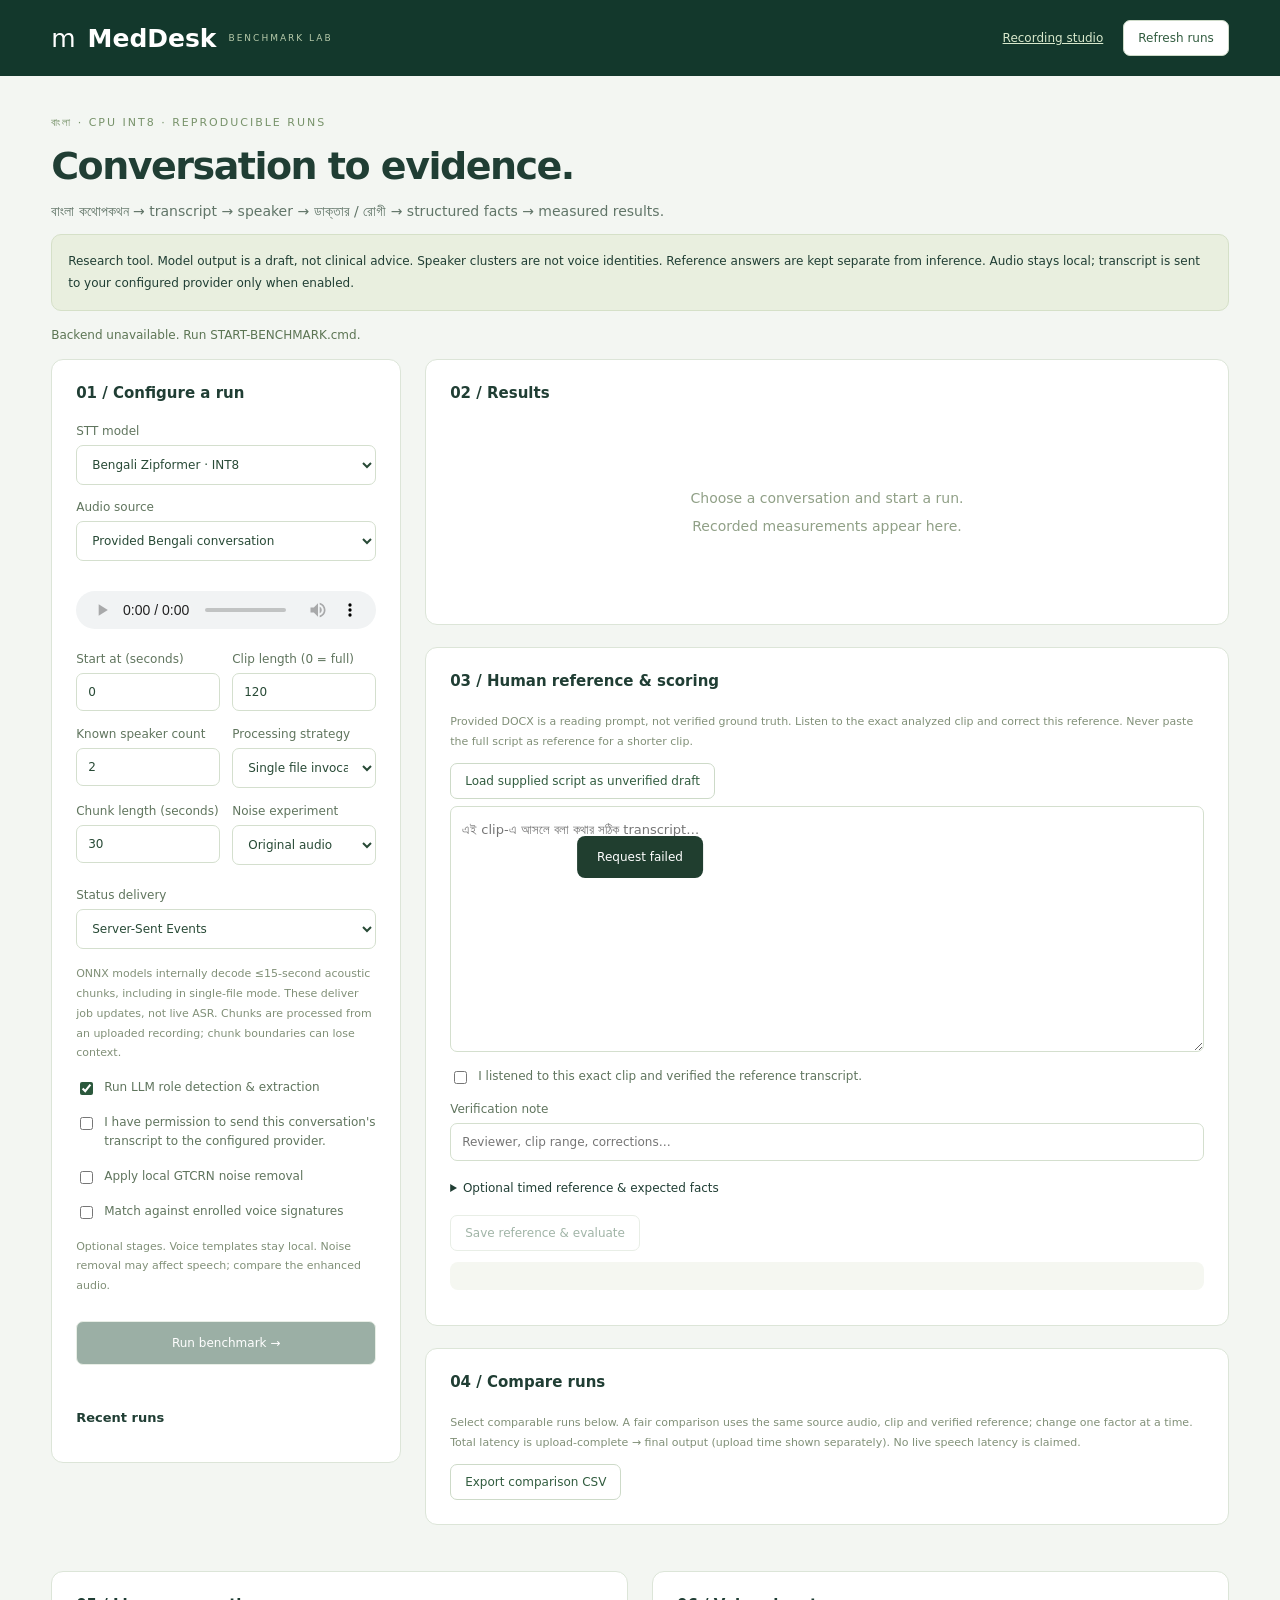
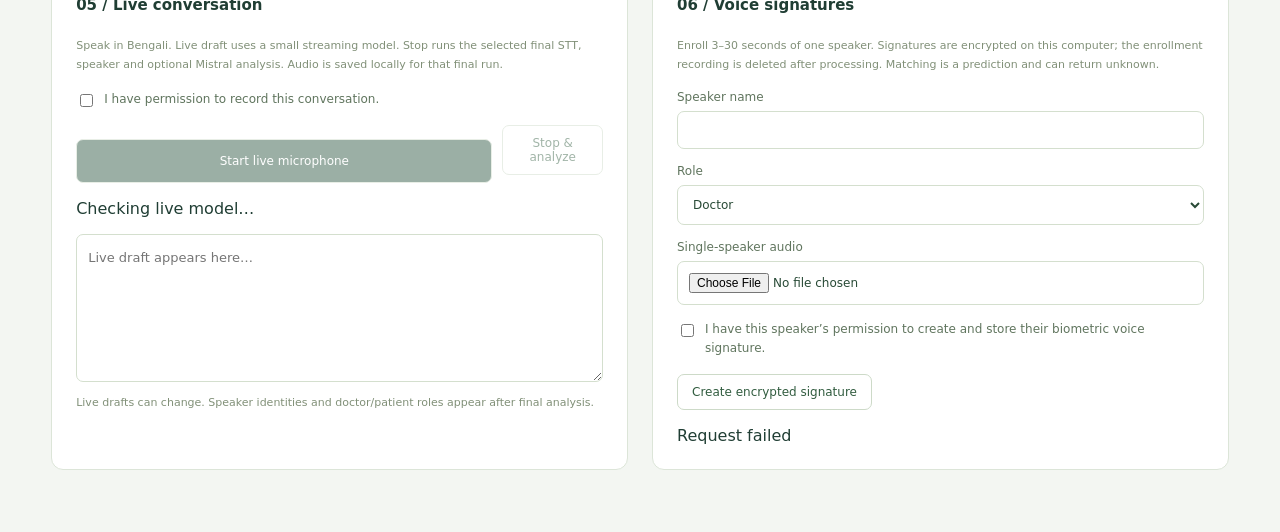
==== benchmark.html @ e7e4e6ed "Add Bengali speech benchmark, live transcription and voice matching" ====
<!DOCTYPE html>
<html lang="bn">
 <head>
  <meta charset="utf-8"/>
  <meta content="width=device-width,initial-scale=1" name="viewport"/>
  <title>
   MedDesk · বাংলা Speech Benchmark
  </title>
  <link href="benchmark.css" rel="stylesheet"/>
 </head>
 <body>
  <header>
   <a class="brand" href="/">
    m
    <b>
     MedDesk
    </b>
    <span>
     BENCHMARK LAB
    </span>
   </a>
   <nav>
    <a href="/">
     Recording studio
    </a>
    <button id="refresh">
     Refresh runs
    </button>
   </nav>
  </header>
  <main>
   <div class="eyebrow">
    বাংলা · CPU INT8 · REPRODUCIBLE RUNS
   </div>
   <h1>
    Conversation to evidence.
   </h1>
   <p class="lead">
    বাংলা কথোপকথন → transcript → speaker → ডাক্তার / রোগী → structured facts → measured results.
   </p>
   <div class="boundary">
    Research tool. Model output is a draft, not clinical advice. Speaker clusters are not voice identities. Reference answers are kept separate from inference. Audio stays local; transcript is sent to your configured provider only when enabled.
   </div>
   <div class="health" id="health" role="status">
    Checking backend…
   </div>
   <div class="layout">
    <section class="card">
     <h2>
      01 / Configure a run
     </h2>
     <label>
      STT model
      <select id="stt-profile">
       <option value="zipformer">
        Bengali Zipformer · INT8
       </option>
       <option value="indicconformer">
        Bengali IndicConformer · INT8
       </option>
       <option value="bangla_asr">
        BanglaASR · INT8
       </option>
       <option value="vivasoft">
        Vivasoft Bengali · INT8
       </option>
      </select>
     </label>
     <label>
      Audio source
      <select id="source">
       <option value="sample">
        Provided Bengali conversation
       </option>
       <option value="upload">
        Upload conversation
       </option>
      </select>
     </label>
     <input accept="audio/*,video/mp4" hidden="" id="audio-file" type="file"/>
     <audio controls="" id="source-audio" preload="metadata" src="/api/sample/audio">
     </audio>
     <p class="muted" id="sample-name">
     </p>
     <div class="grid">
      <label>
       Start at (seconds)
       <input id="offset" max="7200" min="0" type="number" value="0"/>
      </label>
      <label>
       Clip length (0 = full)
       <input id="duration" max="1200" min="0" type="number" value="120"/>
      </label>
     </div>
     <div class="grid">
      <label>
       Known speaker count
       <input id="speakers" max="6" min="1" type="number" value="2"/>
      </label>
      <label>
       Processing strategy
       <select id="strategy">
        <option value="batch">
         Single file invocation
        </option>
        <option value="chunks">
         Independent buffered chunks
        </option>
       </select>
      </label>
     </div>
     <div class="grid">
      <label>
       Chunk length (seconds)
       <input id="chunk" max="120" min="10" type="number" value="30"/>
      </label>
      <label>
       Noise experiment
       <select id="noise">
        <option value="">
         Original audio
        </option>
        <option value="20">
         White noise · 20 dB SNR
        </option>
        <option value="10">
         White noise · 10 dB SNR
        </option>
        <option value="0">
         White noise · 0 dB SNR
        </option>
       </select>
      </label>
     </div>
     <label>
      Status delivery
      <select id="delivery">
       <option value="sse">
        Server-Sent Events
       </option>
       <option value="poll">
        Polling · every 2 seconds
       </option>
      </select>
     </label>
     <p class="muted">
      ONNX models internally decode ≤15-second acoustic chunks, including in single-file mode. These deliver job updates, not live ASR. Chunks are processed from an uploaded recording; chunk boundaries can lose context.
     </p>
     <label class="check">
      <input checked="" id="llm" type="checkbox"/>
      Run LLM role detection &amp; extraction
     </label>
     <label class="check">
      <input id="permission" type="checkbox"/>
      I have permission to send this conversation's transcript to the configured provider.
     </label>
     <div class="feature-options">
      <label class="check">
       <input id="denoise" type="checkbox"/>
       Apply local GTCRN noise removal
      </label>
      <label class="check">
       <input id="identify-voices" type="checkbox"/>
       Match against enrolled voice signatures
      </label>
      <p class="muted">
       Optional stages. Voice templates stay local. Noise removal may affect speech; compare the enhanced audio.
      </p>
     </div>
     <button class="primary" id="start">
      Run benchmark →
     </button>
     <button hidden="" id="extract-again">
      Re-run extraction as a new audited run
     </button>
     <div aria-live="polite" id="progress" role="status">
     </div>
     <h3>
      Recent runs
     </h3>
     <div id="runs">
     </div>
    </section>
    <section class="results">
     <div class="card">
      <div class="bar">
       <h2>
        02 / Results
       </h2>
       <a hidden="" id="download">
        Download run JSON ↓
       </a>
      </div>
      <div class="empty" id="empty">
       Choose a conversation and start a run.
       <br/>
       Recorded measurements appear here.
      </div>
      <div hidden="" id="result">
       <div class="metrics" id="metrics">
       </div>
       <div id="warnings">
       </div>
       <div class="tabs">
        <button data-tab="transcript">
         Transcript
        </button>
        <button data-tab="facts">
         Structured facts
        </button>
        <button data-tab="ledger">
         Calls &amp; environment
        </button>
       </div>
       <div hidden="" id="enhanced-player">
        <h3>
         Enhanced clip
        </h3>
        <audio controls="" id="enhanced-audio" preload="none">
        </audio>
        <p class="muted">
         Compare with the original source. Playback is relative to the analyzed clip.
        </p>
       </div>
       <div class="tab" id="transcript">
       </div>
       <div class="tab" hidden="" id="facts">
       </div>
       <pre class="tab" hidden="" id="ledger"></pre>
      </div>
     </div>
     <div class="card">
      <h2>
       03 / Human reference &amp; scoring
      </h2>
      <p class="muted">
       Provided DOCX is a reading prompt, not verified ground truth. Listen to the exact analyzed clip and correct this reference. Never paste the full script as reference for a shorter clip.
      </p>
      <button id="load-script">
       Load supplied script as unverified draft
      </button>
      <textarea id="reference" placeholder="এই clip-এ আসলে বলা কথার সঠিক transcript…" rows="9"></textarea>
      <label class="check">
       <input id="verified" type="checkbox"/>
       I listened to this exact clip and verified the reference transcript.
      </label>
      <label>
       Verification note
       <input id="verification-note" placeholder="Reviewer, clip range, corrections…"/>
      </label>
      <details>
       <summary>
        Optional timed reference &amp; expected facts
       </summary>
       <p class="muted">
        Times are relative to the analyzed clip. Leave empty when unavailable. DER is not fabricated without timed speaker references. Fact scoring uses exact normalized values.
       </p>
       <label>
        Speaker segments JSON
        <textarea id="timed-reference" placeholder='[{"start":0,"end":2,"speaker":"A","role":"patient"}]' rows="5"></textarea>
       </label>
       <label>
        Expected facts JSON
        <textarea id="expected-facts" placeholder='[{"category":"symptom","value":"পিপাসা","polarity":"present"}]' rows="5"></textarea>
       </label>
      </details>
      <button disabled="" id="score">
       Save reference &amp; evaluate
      </button>
      <pre id="scores"></pre>
     </div>
     <div class="card">
      <h2>
       04 / Compare runs
      </h2>
      <p class="muted">
       Select comparable runs below. A fair comparison uses the same source audio, clip and verified reference; change one factor at a time. Total latency is upload-complete → final output (upload time shown separately). No live speech latency is claimed.
      </p>
      <div class="table-wrap" id="comparison">
      </div>
      <button id="export-comparison">
       Export comparison CSV
      </button>
     </div>
    </section>
   </div>
   <div class="feature-grid">
    <section class="card">
     <h2>
      05 / Live conversation
     </h2>
     <p class="muted">
      Speak in Bengali. Live draft uses a small streaming model. Stop runs the selected final STT, speaker and optional Mistral analysis. Audio is saved locally for that final run.
     </p>
     <label class="check">
      <input id="live-consent" type="checkbox"/>
      I have permission to record this conversation.
     </label>
     <div class="bar">
      <button class="primary" id="live-start">
       Start live microphone
      </button>
      <button disabled="" id="live-stop">
       Stop &amp; analyze
      </button>
     </div>
     <p id="live-status" role="status">
      Checking live model…
     </p>
     <textarea aria-label="Live Bengali transcript" id="live-text" placeholder="Live draft appears here…" readonly="" rows="5"></textarea>
     <p class="muted">
      Live drafts can change. Speaker identities and doctor/patient roles appear after final analysis.
     </p>
    </section>
    <section class="card">
     <h2>
      06 / Voice signatures
     </h2>
     <p class="muted">
      Enroll 3–30 seconds of one speaker. Signatures are encrypted on this computer; the enrollment recording is deleted after processing. Matching is a prediction and can return unknown.
     </p>
     <form id="voice-form">
      <label>
       Speaker name
       <input id="voice-name" maxlength="120" required=""/>
      </label>
      <label>
       Role
       <select id="voice-role">
        <option value="doctor">
         Doctor
        </option>
        <option value="patient">
         Patient
        </option>
        <option value="unknown">
         Unknown
        </option>
       </select>
      </label>
      <label>
       Single-speaker audio
       <input accept="audio/*,video/mp4" id="voice-file" required="" type="file"/>
      </label>
      <label class="check">
       <input id="voice-consent" required="" type="checkbox"/>
       I have this speaker’s permission to create and store their biometric voice signature.
      </label>
      <button id="voice-enroll" type="submit">
       Create encrypted signature
      </button>
     </form>
     <div id="voice-profiles" role="status">
     </div>
    </section>
   </div>
  </main>
  <div id="message" role="alert">
  </div>
  <script src="benchmark.js?v=20261113-models">
  </script>
  <script src="features.js?v=20261113-live">
  </script>
 </body>
</html>
---- benchmark.css ----
:root {
    font-family: system-ui, 'Segoe UI', sans-serif;
    color: #203e34;
    background: #f3f6f2
}

* {
    box-sizing: border-box
}

body {
    margin: 0
}

header {
    background: #13382c;
    color: #fff;
    display: flex;
    justify-content: space-between;
    align-items: center;
    padding: 20px 4%;
    gap: 15px
}

a {
    color: #38684b
}

.brand {
    color: #fff;
    text-decoration: none;
    font-size: 25px;
    display: flex;
    align-items: center;
    gap: 12px
}

.brand span {
    font-size: 9px;
    letter-spacing: 2px;
    color: #b6caaa
}

nav {
    display: flex;
    align-items: center;
    gap: 20px
}

nav a {
    color: #d8e8cc;
    font-size: 12px
}

main {
    max-width: 1540px;
    margin: auto;
    padding: 40px 4%
}

.eyebrow {
    font-size: 11px;
    letter-spacing: 2px;
    color: #78936b
}

h1 {
    font-size: 38px;
    letter-spacing: -1.5px;
    margin: 15px 0
}

.lead {
    font-size: 14px;
    color: #617568
}

.boundary {
    background: #e9efdf;
    border: 1px solid #d5e0c8;
    padding: 16px;
    border-radius: 10px;
    font-size: 12px;
    line-height: 1.8
}

.health {
    font-size: 12px;
    padding: 17px 0;
    color: #5c7554
}

.layout {
    display: grid;
    grid-template-columns: 350px minmax(0, 1fr);
    gap: 24px;
    align-items: start
}

.card {
    background: white;
    border: 1px solid #dce5d8;
    border-radius: 12px;
    padding: 24px;
    margin-bottom: 22px;
    min-width: 0
}

h2 {
    font-size: 15px;
    margin: 0 0 22px
}

h3 {
    font-size: 13px;
    margin-top: 30px
}

label {
    display: block;
    font-size: 12px;
    color: #60755e;
    margin: 15px 0
}

input:not([type=checkbox]),
select,
textarea {
    font: inherit;
    color: #284a36;
    display: block;
    width: 100%;
    border: 1px solid #d4dfce;
    border-radius: 7px;
    padding: 11px;
    margin-top: 7px;
    background: #fff
}

input[type=checkbox] {
    accent-color: #2b583c
}

.check {
    display: flex;
    align-items: flex-start;
    gap: 8px;
    line-height: 1.6
}

.check input {
    margin-top: 4px
}

textarea {
    resize: vertical;
    font-size: 13px;
    line-height: 1.9
}

.grid {
    display: grid;
    grid-template-columns: 1fr 1fr;
    gap: 12px
}

.grid label {
    margin: 8px 0
}

button,
a#download {
    font: inherit;
    font-size: 12px;
    border: 1px solid #cddac8;
    background: #fff;
    color: #315c3f;
    padding: 10px 14px;
    border-radius: 7px;
    cursor: pointer;
    text-decoration: none
}

button:hover {
    background: #edf3e8
}

button:disabled {
    opacity: .45;
    cursor: not-allowed
}

.primary {
    background: #24503a;
    color: white;
    width: 100%;
    margin-top: 14px;
    padding: 14px
}

.primary:hover {
    background: #153e29
}

.muted {
    font-size: 11px;
    color: #819078;
    line-height: 1.8
}

audio {
    width: 100%;
    height: 38px;
    margin-top: 15px
}

#progress {
    font-size: 12px;
    line-height: 1.8;
    padding-top: 15px;
    overflow-wrap: anywhere
}

#runs button {
    display: block;
    width: 100%;
    text-align: left;
    margin: 7px 0;
    font-size: 11px
}

.bar {
    display: flex;
    justify-content: space-between;
    align-items: start;
    gap: 10px
}

.empty {
    text-align: center;
    padding: 60px 10px;
    color: #90a087;
    font-size: 14px;
    line-height: 2
}

.metrics {
    display: grid;
    grid-template-columns: repeat(3, 1fr);
    gap: 12px
}

.metric {
    background: #f3f6ee;
    border: 1px solid #e1e8d8;
    padding: 15px;
    border-radius: 8px
}

.metric small {
    font-size: 10px;
    color: #829173
}

.metric b {
    display: block;
    font-size: 23px;
    margin-top: 8px
}

.tabs {
    display: flex;
    gap: 8px;
    margin: 25px 0 15px;
    flex-wrap: wrap
}

.utterance {
    padding: 14px 0;
    border-top: 1px solid #e4ebdd;
    font-size: 14px;
    line-height: 1.9
}

.utterance small {
    display: block;
    color: #7f9572;
    font-size: 10px
}

.fact {
    padding: 14px;
    background: #f5f7f0;
    border-radius: 8px;
    margin: 10px 0;
    font-size: 13px;
    line-height: 1.8
}

.fact small {
    display: block;
    color: #7f8f72;
    font-size: 11px
}

pre {
    white-space: pre-wrap;
    overflow-wrap: anywhere;
    font-size: 11px;
    background: #f5f7f1;
    padding: 14px;
    border-radius: 8px;
    line-height: 1.7
}

.warning {
    background: #fff4e6;
    color: #86652e;
    padding: 10px 13px;
    font-size: 11px;
    border-radius: 7px;
    margin-top: 10px;
    line-height: 1.7
}

details {
    margin: 20px 0;
    font-size: 12px
}

summary {
    cursor: pointer
}

table {
    border-collapse: collapse;
    width: 100%;
    font-size: 10px;
    text-align: left
}

td,
th {
    padding: 10px;
    border-bottom: 1px solid #e0e8d8;
    white-space: nowrap
}

.table-wrap {
    overflow: auto
}

#message {
    position: fixed;
    bottom: 22px;
    left: 50%;
    transform: translateX(-50%);
    background: #203e2f;
    color: #fff;
    padding: 14px 20px;
    border-radius: 8px;
    font-size: 12px;
    display: none;
    max-width: 90%;
    z-index: 5
}

[hidden] {
    display: none !important
}

:focus-visible {
    outline: 2px solid #8baa70;
    outline-offset: 3px
}

@media(max-width:1050px) {
    .layout {
        grid-template-columns: 290px minmax(0, 1fr)
    }

    .card {
        padding: 18px
    }

    .metrics {
        grid-template-columns: 1fr 1fr
    }
}

@media(max-width:760px) {
    header {
        flex-wrap: wrap
    }

    .layout {
        grid-template-columns: 1fr
    }

    main {
        padding: 25px 16px
    }

    h1 {
        font-size: 30px
    }

    .bar {
        flex-wrap: wrap
    }

    .brand span {
        display: none
    }
}

.tab {
    max-height: 620px;
    overflow: auto;
    padding-right: 8px
}

.utterance button {
    display: block;
    margin-top: 8px;
    font-size: 10px
}

@media(max-width:760px) {
    .tab {
        max-height: 480px
    }
}

.feature-grid {
    display: grid;
    grid-template-columns: repeat(2, minmax(0, 1fr));
    gap: 24px;
    margin-top: 24px;
}

.feature-grid textarea {
    width: 100%;
    box-sizing: border-box;
}

#voice-profiles {
    margin-top: 16px;
}

.voice-profile {
    display: flex;
    justify-content: space-between;
    align-items: center;
    gap: 12px;
    border-top: 1px solid #e0e7db;
    padding: 12px 0;
}

@media(max-width: 760px) {
    .feature-grid {
        grid-template-columns: 1fr;
    }
}

.results,
.layout>*,
.feature-grid>* {
    min-width: 0;
}

audio {
    max-width: 100%;
}

.voice-profile span {
    min-width: 0;
    overflow-wrap: anywhere;
}

@media(max-width: 760px) {

    .layout,
    .feature-grid {
        grid-template-columns: minmax(0, 1fr);
    }
}
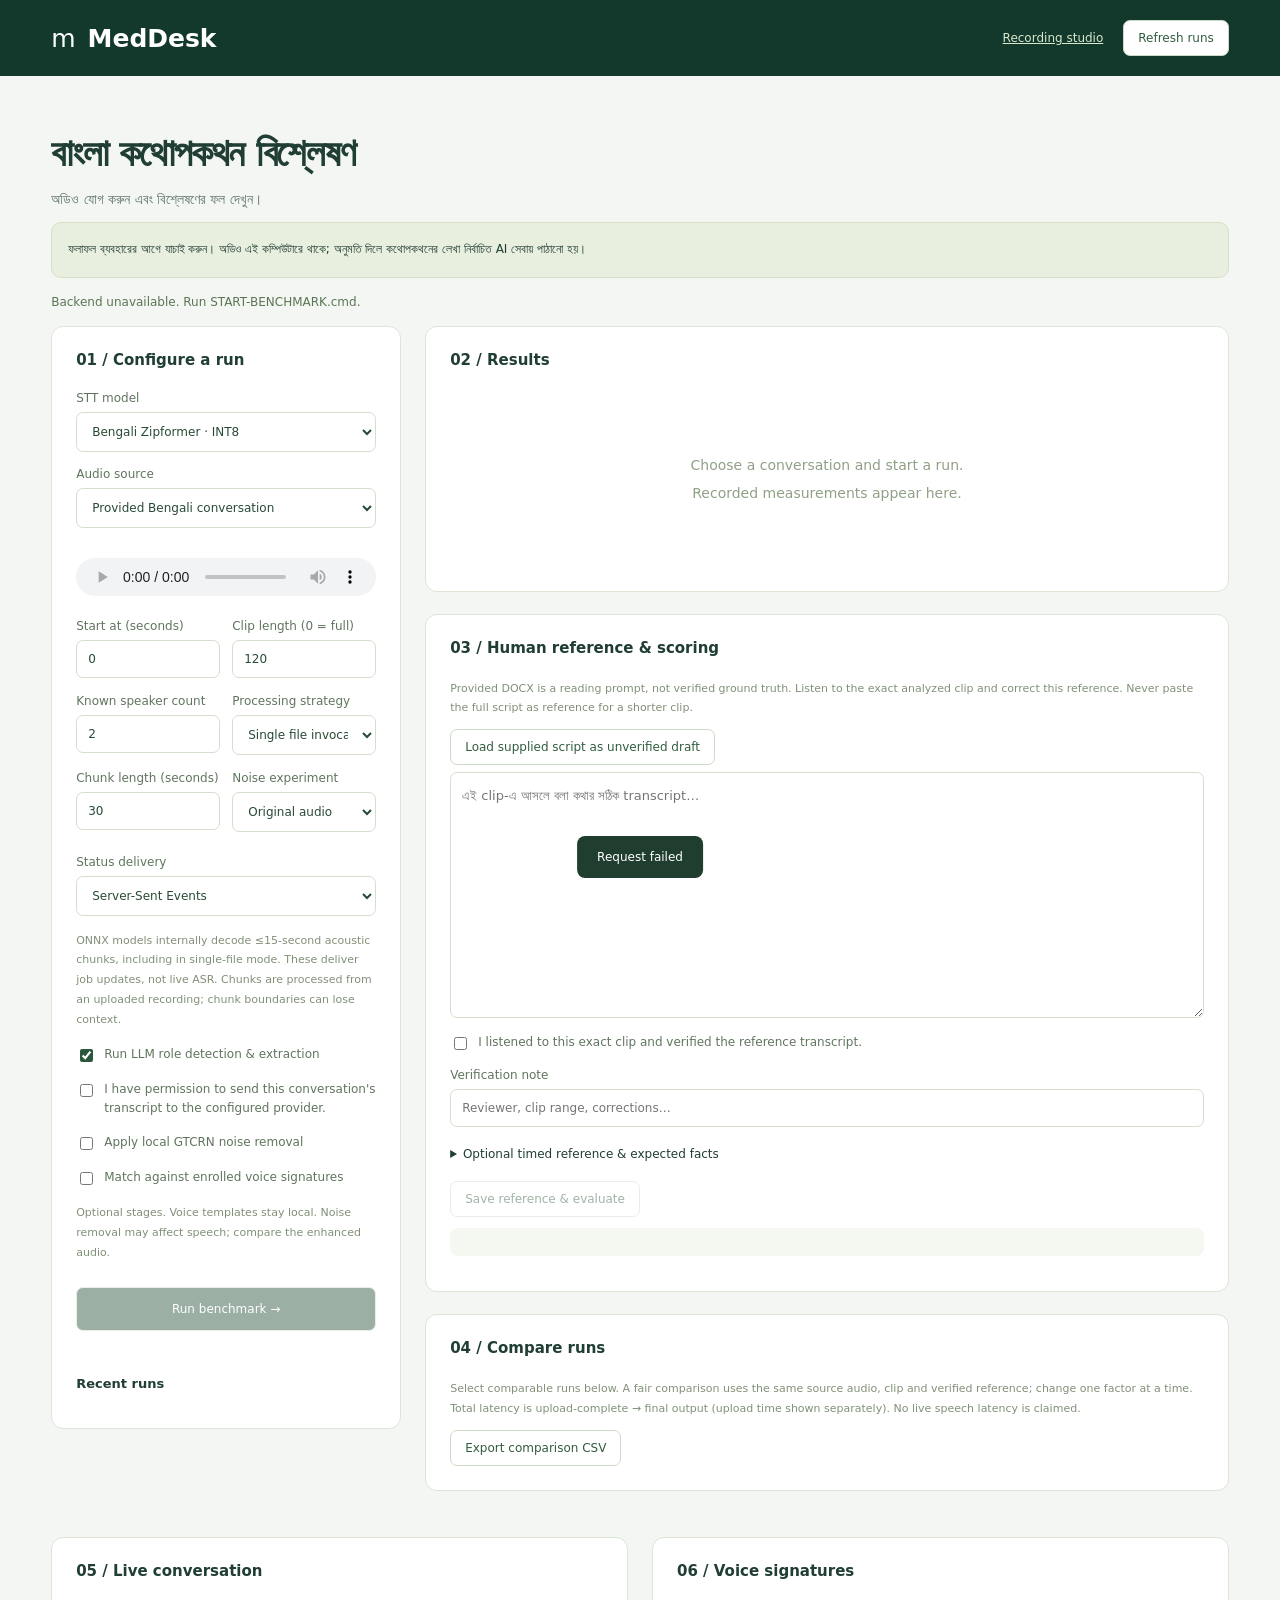
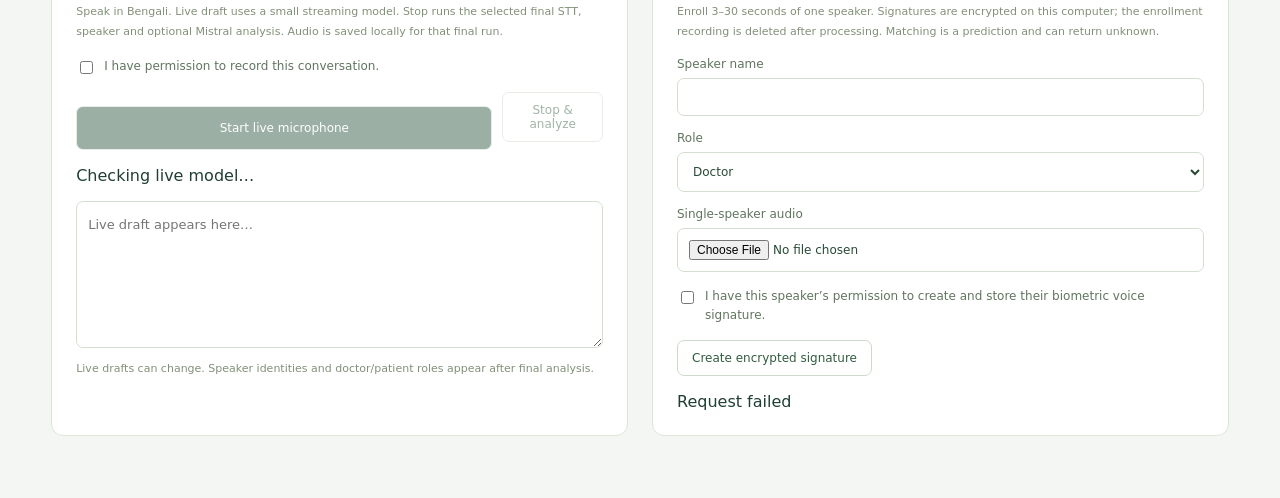
==== commit c607108b: "Organize backend routes and document Bengali benchmark workflows" ====
--- a/benchmark.html
+++ b/benchmark.html
@@ -15,9 +15,6 @@
     <b>
      MedDesk
     </b>
-    <span>
-     BENCHMARK LAB
-    </span>
    </a>
    <nav>
     <a href="/">
@@ -29,17 +26,14 @@
    </nav>
   </header>
   <main>
-   <div class="eyebrow">
-    বাংলা · CPU INT8 · REPRODUCIBLE RUNS
-   </div>
    <h1>
-    Conversation to evidence.
+    বাংলা কথোপকথন বিশ্লেষণ
    </h1>
    <p class="lead">
-    বাংলা কথোপকথন → transcript → speaker → ডাক্তার / রোগী → structured facts → measured results.
+    অডিও যোগ করুন এবং বিশ্লেষণের ফল দেখুন।
    </p>
    <div class="boundary">
-    Research tool. Model output is a draft, not clinical advice. Speaker clusters are not voice identities. Reference answers are kept separate from inference. Audio stays local; transcript is sent to your configured provider only when enabled.
+    ফলাফল ব্যবহারের আগে যাচাই করুন। অডিও এই কম্পিউটারে থাকে; অনুমতি দিলে কথোপকথনের লেখা নির্বাচিত AI সেবায় পাঠানো হয়।
    </div>
    <div class="health" id="health" role="status">
     Checking backend…
